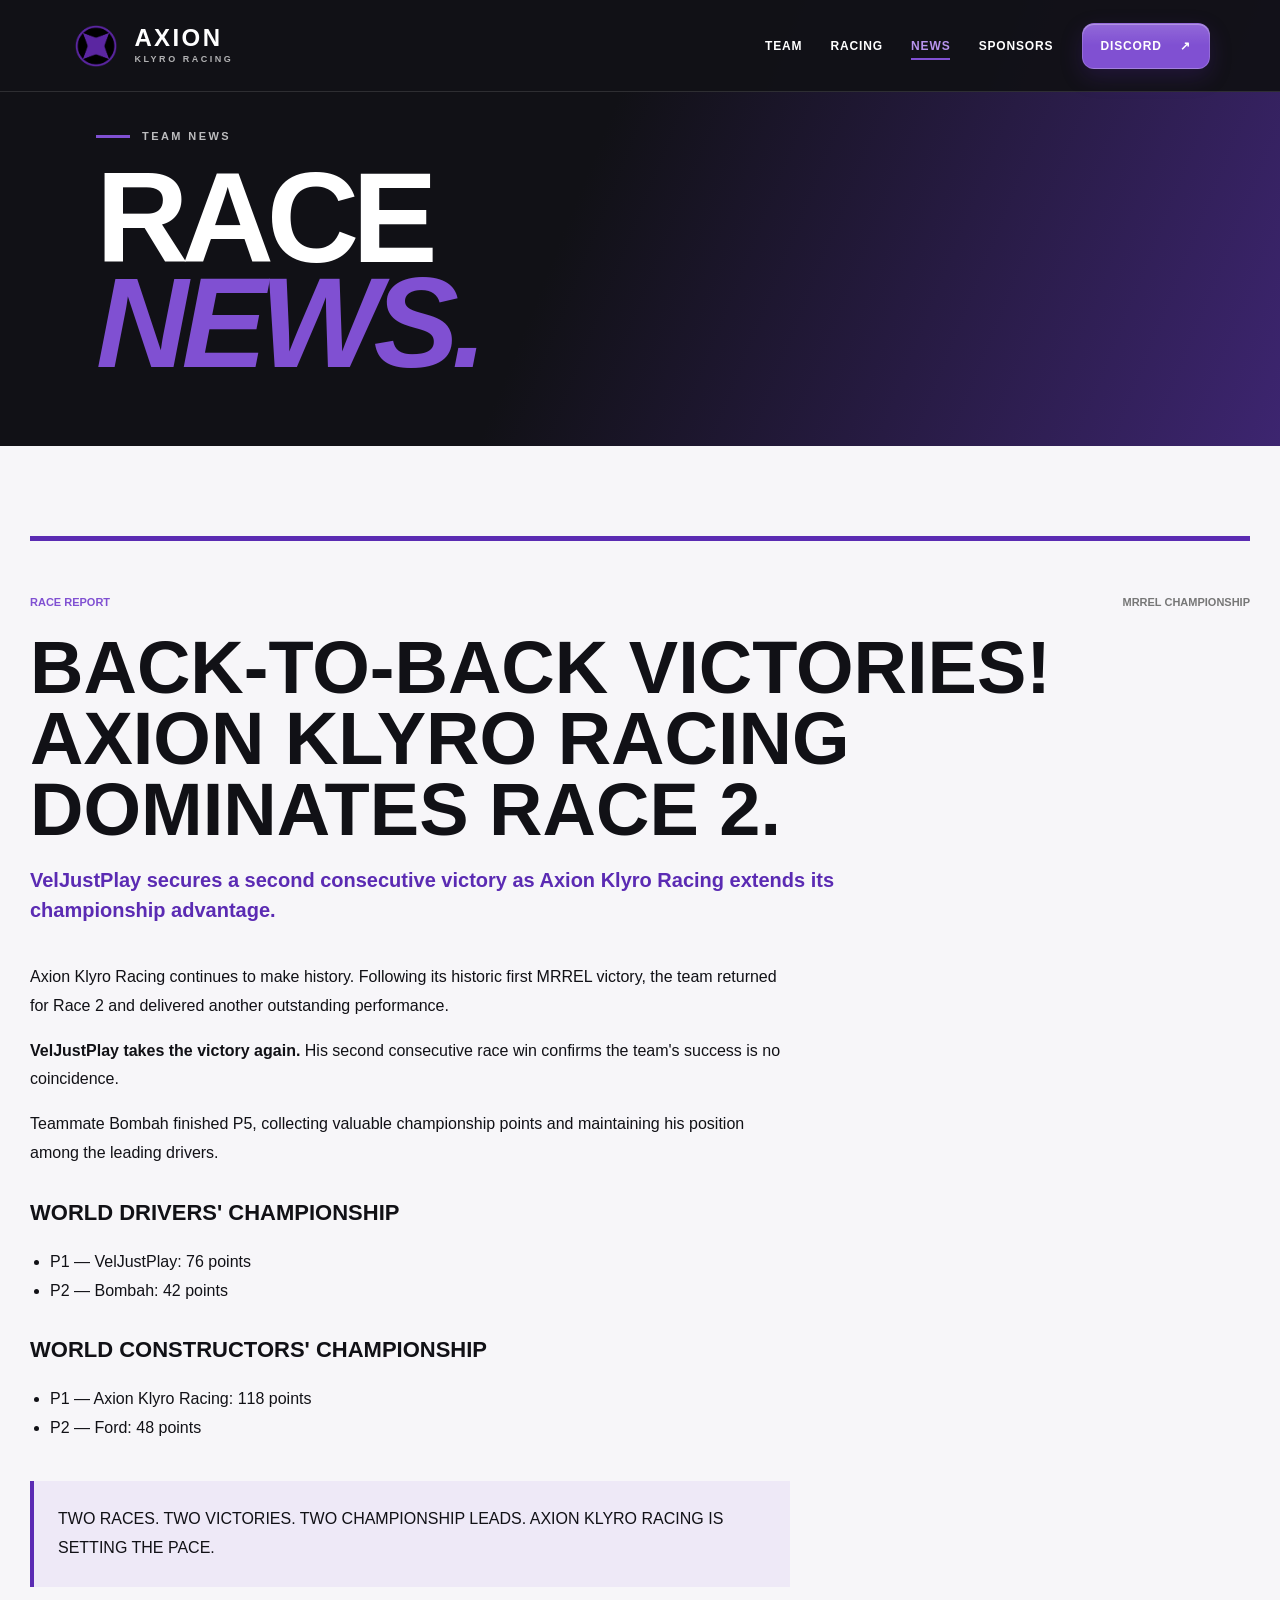
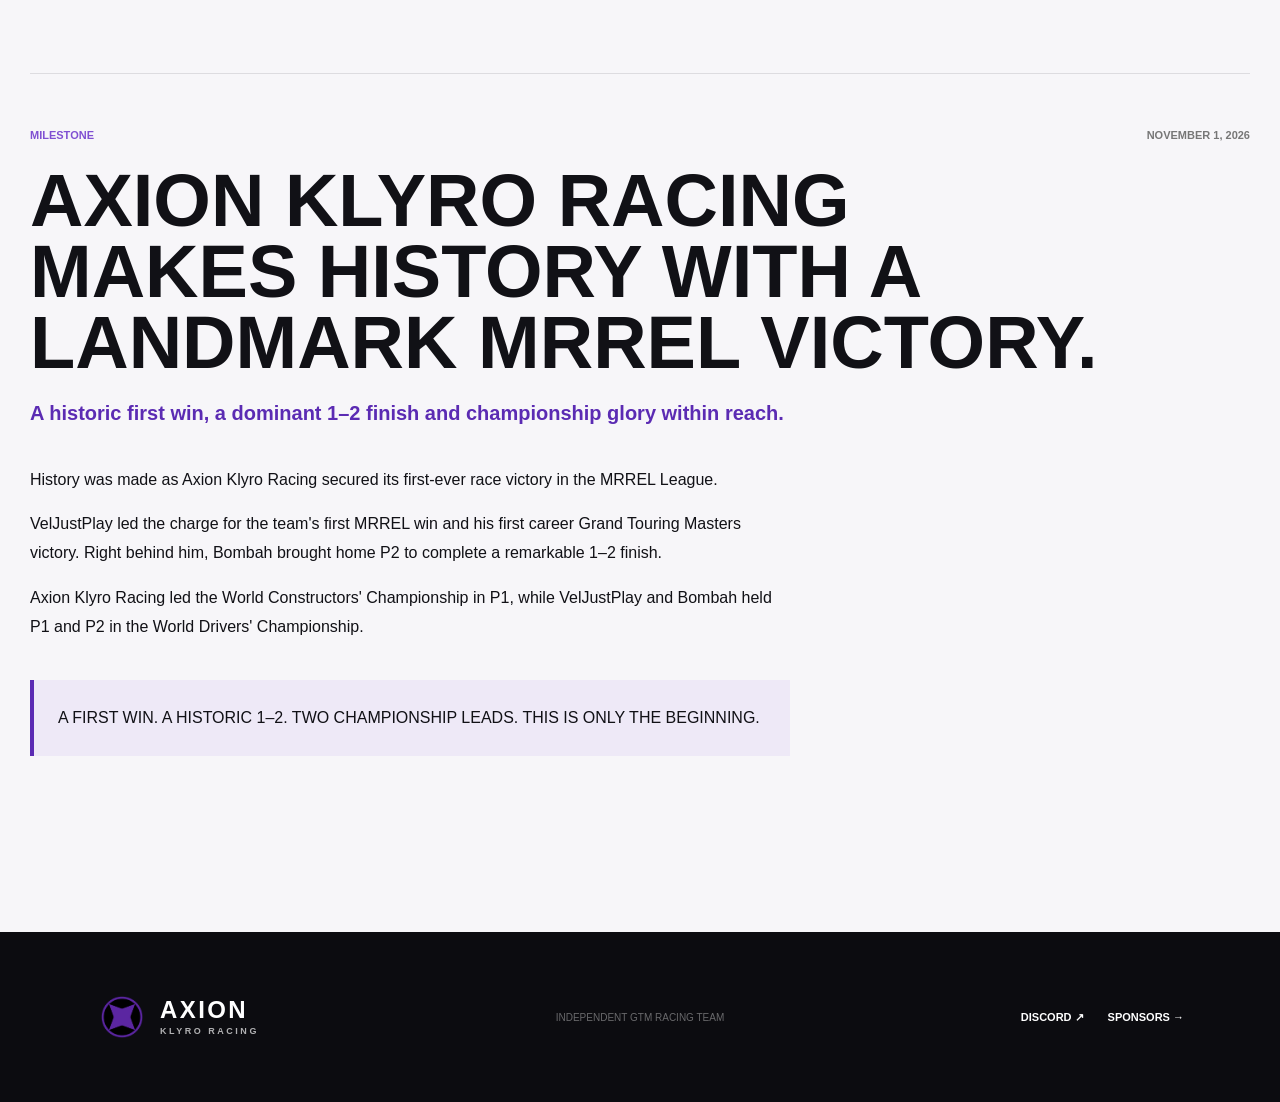
==== news.html @ 87b4f593 "Create Axion Klyro Racing website Co-authored-by: Copilot <223556219+Copilot@users.noreply.github.co" ====
<!doctype html>
<html lang="en">
<head>
  <meta charset="UTF-8">
  <meta name="viewport" content="width=device-width, initial-scale=1.0">
  <meta name="description" content="Latest news and results from Axion Klyro Racing.">
  <title>News | Axion Klyro Racing</title>
  <link rel="stylesheet" href="styles.css">
</head>
<body>
  <header class="header subheader">
    <a class="brand" href="index.html"><img src="Axion-Logo.png" alt=""><span><strong>AXION</strong><small>KLYRO RACING</small></span></a>
    <button class="menu" type="button" aria-label="Toggle navigation" aria-expanded="false"><i></i><i></i><i></i></button>
    <nav class="nav" aria-label="Main navigation">
      <a href="index.html#team">Team</a><a href="index.html#racing">Racing</a><a class="active" href="news.html">News</a><a href="sponsors.html">Sponsors</a>
      <a class="discord" href="https://discord.gg/h8SE4H44T7" target="_blank" rel="noreferrer">Discord <b>↗</b></a>
    </nav>
  </header>
  <main>
    <section class="page-hero news-hero">
      <p class="eyebrow"><span></span> Team news</p>
      <h1>Race<br><em>news.</em></h1>
    </section>

    <section class="news-list">
      <article class="news-card featured">
        <div class="news-meta"><span>Race report</span><time datetime="2026-11-01">MRREL Championship</time></div>
        <h2>Back-to-back victories! Axion Klyro Racing dominates Race 2.</h2>
        <p class="deck">VelJustPlay secures a second consecutive victory as Axion Klyro Racing extends its championship advantage.</p>
        <div class="news-body">
          <p>Axion Klyro Racing continues to make history. Following its historic first MRREL victory, the team returned for Race 2 and delivered another outstanding performance.</p>
          <p><strong>VelJustPlay takes the victory again.</strong> His second consecutive race win confirms the team's success is no coincidence.</p>
          <p>Teammate Bombah finished P5, collecting valuable championship points and maintaining his position among the leading drivers.</p>
          <h3>World Drivers' Championship</h3>
          <ul><li>P1 — VelJustPlay: 76 points</li><li>P2 — Bombah: 42 points</li></ul>
          <h3>World Constructors' Championship</h3>
          <ul><li>P1 — Axion Klyro Racing: 118 points</li><li>P2 — Ford: 48 points</li></ul>
          <p class="standfirst">Two races. Two victories. Two championship leads. Axion Klyro Racing is setting the pace.</p>
        </div>
      </article>

      <article class="news-card">
        <div class="news-meta"><span>Milestone</span><time datetime="2026-11-01">November 1, 2026</time></div>
        <h2>Axion Klyro Racing makes history with a landmark MRREL victory.</h2>
        <p class="deck">A historic first win, a dominant 1–2 finish and championship glory within reach.</p>
        <div class="news-body">
          <p>History was made as Axion Klyro Racing secured its first-ever race victory in the MRREL League.</p>
          <p>VelJustPlay led the charge for the team's first MRREL win and his first career Grand Touring Masters victory. Right behind him, Bombah brought home P2 to complete a remarkable 1–2 finish.</p>
          <p>Axion Klyro Racing led the World Constructors' Championship in P1, while VelJustPlay and Bombah held P1 and P2 in the World Drivers' Championship.</p>
          <p class="standfirst">A first win. A historic 1–2. Two championship leads. This is only the beginning.</p>
        </div>
      </article>
    </section>
  </main>
  <footer>
    <a class="brand" href="index.html"><img src="Axion-Logo.png" alt=""><span><strong>AXION</strong><small>KLYRO RACING</small></span></a>
    <p>Independent GTM racing team</p>
    <div><a href="https://discord.gg/h8SE4H44T7" target="_blank" rel="noreferrer">Discord ↗</a><a href="sponsors.html">Sponsors →</a></div>
  </footer>
  <script src="script.js"></script>
</body>
</html>
---- styles.css ----
:root {
  --purple: #5b2bb3;
  --purple-bright: #8050d2;
  --purple-pale: #eee9f7;
  --ink: #111116;
  --paper: #f7f6f9;
  --muted: #68666f;
  --line: rgba(17, 17, 22, 0.11);
  --display: "Arial Black", Impact, sans-serif;
  --body: Arial, Helvetica, sans-serif;
}

* { box-sizing: border-box; }
html { scroll-behavior: smooth; }
body {
  margin: 0;
  color: var(--ink);
  background: var(--paper);
  font-family: var(--body);
  -webkit-font-smoothing: antialiased;
  overflow-x: hidden;
}
a { color: inherit; text-decoration: none; }
img { display: block; max-width: 100%; }

.header {
  position: absolute;
  z-index: 30;
  top: 0;
  left: 0;
  width: 100%;
  height: 92px;
  display: flex;
  align-items: center;
  justify-content: space-between;
  padding: 0 clamp(20px, 5.5vw, 88px);
  color: #fff;
  border-bottom: 1px solid rgba(255, 255, 255, 0.12);
}
.subheader { background: rgba(17, 17, 22, 0.96); }

.brand { display: flex; align-items: center; gap: 12px; }
.brand img {
  width: 52px;
  height: 52px;
  object-fit: contain;
  border-radius: 50%;
  transition: transform 300ms ease;
}
.brand:hover img { transform: rotate(-4deg) scale(1.04); }
.brand span { display: flex; flex-direction: column; line-height: 0.82; }
.brand strong {
  font-family: var(--display);
  font-size: 24px;
  letter-spacing: 0.1em;
}
.brand small {
  margin-top: 8px;
  color: rgba(255, 255, 255, 0.68);
  font-size: 9px;
  font-weight: 800;
  letter-spacing: 0.28em;
}

.nav {
  display: flex;
  align-items: center;
  gap: clamp(18px, 2.2vw, 34px);
  font-size: 12px;
  font-weight: 800;
  text-transform: uppercase;
  letter-spacing: 0.07em;
}
.nav > a:not(.discord) { position: relative; padding: 12px 0; }
.nav > a:not(.discord)::after {
  content: "";
  position: absolute;
  right: 0;
  bottom: 5px;
  left: 0;
  height: 2px;
  background: var(--purple-bright);
  transform: scaleX(0);
  transform-origin: right;
  transition: transform 220ms ease;
}
.nav > a:not(.discord):hover::after,
.nav > a.active::after {
  transform: scaleX(1);
  transform-origin: left;
}
.nav > a:hover,
.nav > a.active { color: #b894ee; }
.discord {
  min-height: 46px;
  display: flex;
  align-items: center;
  gap: 18px;
  padding: 0 18px;
  background: var(--purple-bright);
  border: 1px solid rgba(255, 255, 255, 0.16);
  border-radius: 12px;
  box-shadow:
    inset 0 1px 0 rgba(255, 255, 255, 0.28),
    0 8px 22px rgba(91, 43, 179, 0.22);
  background-image: linear-gradient(180deg, rgba(255, 255, 255, 0.14), transparent 48%);
  transition: background 180ms ease, transform 180ms ease, box-shadow 180ms ease;
}
.discord:hover {
  background: #9270dc;
  transform: translateY(-2px);
  box-shadow:
    inset 0 1px 0 rgba(255, 255, 255, 0.34),
    0 12px 28px rgba(91, 43, 179, 0.32);
}
.menu { display: none; }

.hero {
  position: relative;
  height: min(88vh, 880px);
  min-height: 720px;
  overflow: hidden;
  color: #fff;
  background:
    linear-gradient(112deg, rgba(13, 12, 18, 0.98) 0%, rgba(13, 12, 18, 0.94) 43%, rgba(13, 12, 18, 0.48) 100%),
    radial-gradient(circle at 78% 44%, #716c86, #27222f 21%, #111116 58%);
}
.hero-grid {
  position: absolute;
  inset: 92px 0 0 50%;
  opacity: 0.08;
  background-image:
    linear-gradient(rgba(255,255,255,.35) 1px, transparent 1px),
    linear-gradient(90deg, rgba(255,255,255,.35) 1px, transparent 1px);
  background-size: 48px 48px;
  mask-image: linear-gradient(to left, #000 20%, transparent 92%);
}
.hero-copy {
  position: relative;
  z-index: 3;
  width: 58%;
  padding: 220px 0 160px clamp(20px, 7.5vw, 120px);
}
.eyebrow {
  display: flex;
  align-items: center;
  gap: 12px;
  margin: 0 0 24px;
  color: rgba(255,255,255,.72);
  font-size: 11px;
  font-weight: 800;
  text-transform: uppercase;
  letter-spacing: 0.22em;
}
.eyebrow span { width: 34px; height: 3px; background: var(--purple-bright); }
.hero h1,
.team-section h2,
.join-section h2,
.page-hero h1,
.sponsor-section h2 {
  margin: 0;
  font-family: var(--display);
  font-weight: 900;
  text-transform: uppercase;
  letter-spacing: -0.055em;
  line-height: 0.82;
}
.hero h1 { max-width: 760px; font-size: clamp(82px, 8.8vw, 148px); }
.hero h1 em,
.team-section h2 em,
.join-section h2 em,
.page-hero h1 em,
.sponsor-section h2 em { color: var(--purple-bright); }
.intro {
  max-width: 520px;
  margin: 36px 0 34px;
  color: rgba(255,255,255,.72);
  font-size: 16px;
  line-height: 1.75;
}
.actions { display: flex; gap: 12px; }
.button {
  min-height: 54px;
  display: inline-flex;
  align-items: center;
  justify-content: center;
  gap: 38px;
  padding: 0 22px;
  border: 0;
  border-radius: 12px;
  font-size: 12px;
  font-weight: 800;
  text-transform: uppercase;
  letter-spacing: 0.08em;
  position: relative;
  overflow: hidden;
  transition: background 180ms ease, border-color 180ms ease, transform 180ms ease, box-shadow 180ms ease;
  isolation: isolate;
}
.button::before {
  content: "";
  position: absolute;
  z-index: -1;
  top: 0;
  right: 0;
  left: 0;
  height: 52%;
  background: linear-gradient(180deg, rgba(255, 255, 255, 0.16), rgba(255, 255, 255, 0));
  pointer-events: none;
}
.button::after {
  content: "";
  position: absolute;
  top: -30%;
  bottom: -30%;
  left: -45%;
  width: 24%;
  transform: rotate(18deg);
  background: linear-gradient(90deg, transparent, rgba(255, 255, 255, 0.32), transparent);
  transition: left 700ms cubic-bezier(.2, .7, .2, 1);
  pointer-events: none;
}
.button:hover::after { left: 125%; }
.button-primary {
  background: var(--purple-bright);
  color: #fff;
  border: 1px solid rgba(255, 255, 255, 0.16);
  box-shadow:
    inset 0 1px 0 rgba(255, 255, 255, 0.28),
    0 10px 24px rgba(91, 43, 179, 0.24);
}
.button-primary:hover {
  background: #9270dc;
  transform: translateY(-2px);
  box-shadow:
    inset 0 1px 0 rgba(255, 255, 255, 0.34),
    0 14px 30px rgba(91, 43, 179, 0.34);
}
.button-ghost {
  border: 1px solid rgba(255,255,255,.24);
  background: rgba(255, 255, 255, 0.03);
  box-shadow: inset 0 1px 0 rgba(255, 255, 255, 0.08);
}
.button-ghost:hover {
  background: rgba(255,255,255,.08);
  border-color: rgba(255,255,255,.5);
  transform: translateY(-2px);
}
.hero-logo {
  position: absolute;
  z-index: 2;
  right: clamp(20px, 6vw, 100px);
  bottom: 145px;
  width: min(38vw, 490px);
  height: min(38vw, 490px);
  object-fit: contain;
  filter: drop-shadow(0 35px 50px rgba(0,0,0,.45));
  animation: float 5s ease-in-out infinite;
}
.hero-stats {
  position: absolute;
  z-index: 5;
  right: 0;
  bottom: 0;
  left: 0;
  height: 96px;
  display: grid;
  grid-template-columns: 170px 170px 1fr;
  align-items: center;
  border-top: 1px solid rgba(255,255,255,.12);
}
.hero-stats > div {
  height: 100%;
  display: flex;
  flex-direction: column;
  justify-content: center;
  padding-left: clamp(20px, 5.5vw, 88px);
  border-right: 1px solid rgba(255,255,255,.12);
}
.hero-stats strong { color: #9d70e7; font-family: var(--display); font-size: 24px; }
.hero-stats small {
  margin-top: 7px;
  color: rgba(255,255,255,.48);
  font-size: 9px;
  font-weight: 700;
  text-transform: uppercase;
  white-space: nowrap;
}
.hero-stats > a {
  justify-self: end;
  height: 100%;
  display: flex;
  align-items: center;
  gap: 20px;
  padding: 0 clamp(20px, 5.5vw, 88px);
  border-left: 1px solid rgba(255,255,255,.12);
  font-size: 10px;
  font-weight: 800;
  text-transform: uppercase;
}
.hero-stats > a b { color: #9d70e7; font-size: 18px; }

.announcement {
  min-height: 150px;
  display: grid;
  grid-template-columns: minmax(180px, 20%) 1fr 150px;
  align-items: center;
  color: #fff;
  background: var(--purple);
}
.latest {
  height: 100%;
  display: flex;
  align-items: center;
  gap: 10px;
  padding: 0 24px 0 clamp(20px, 5.5vw, 88px);
  border-right: 1px solid rgba(255,255,255,.22);
  font-size: 9px;
  font-weight: 800;
  text-transform: uppercase;
  white-space: nowrap;
}
.latest i {
  width: 8px;
  height: 8px;
  flex: 0 0 auto;
  border-radius: 50%;
  background: #fff;
  box-shadow: 0 0 0 5px rgba(255,255,255,.12);
}
.result { padding: 28px 6%; }
.result > strong { font-family: var(--display); font-size: 29px; text-transform: uppercase; }
.result p { max-width: 740px; margin: 8px 0 0; color: rgba(255,255,255,.78); font-size: 13px; line-height: 1.6; }
.win {
  width: 150px;
  height: 150px;
  display: flex;
  flex-direction: column;
  align-items: center;
  justify-content: center;
  border-left: 1px solid rgba(255,255,255,.22);
  transition: background 180ms ease;
}
.win:hover { background: rgba(255,255,255,.08); }
.win small { font-size: 8px; font-weight: 800; text-transform: uppercase; }
.win strong { font-size: 62px; }

.team-section,
.join-section,
.sponsor-section { padding: 110px clamp(20px, 7.5vw, 120px); }
.team-section { background: var(--paper); }
.eyebrow.dark { color: #777; }
.team-section h2,
.join-section h2,
.sponsor-section h2 { font-size: clamp(74px, 8vw, 112px); }
.team-grid {
  display: grid;
  grid-template-columns: minmax(260px, 31%) 1fr;
  gap: 8%;
  margin-top: 70px;
}
.team-copy { border-left: 3px solid var(--purple); padding: 4px 0 4px 28px; }
.team-copy p { color: var(--muted); font-size: 14px; line-height: 1.8; }
.team-copy p strong { color: var(--ink); font-size: 17px; }
.values {
  display: grid;
  grid-template-columns: repeat(2, 1fr);
  border-top: 1px solid var(--line);
  border-left: 1px solid var(--line);
}
.values article {
  min-height: 190px;
  padding: 32px;
  border-right: 1px solid var(--line);
  border-bottom: 1px solid var(--line);
  transition: background 220ms ease, transform 220ms ease;
}
.values article:hover { background: #fff; transform: translateY(-3px); }
.values small,
.join-grid article > small,
.benefits article > small,
.partner-card > small { color: var(--purple-bright); font-weight: 800; }
.values h3 {
  margin: 38px 0 8px;
  font-family: var(--display);
  font-size: 29px;
  text-transform: uppercase;
}
.values p { max-width: 310px; margin: 0; color: #777; font-size: 12px; line-height: 1.65; }

.join-section { color: #fff; background: #15151a; }
.join-grid {
  display: grid;
  grid-template-columns: repeat(2, 1fr);
  margin-top: 58px;
  border: 1px solid rgba(255,255,255,.12);
}
.join-grid article {
  min-height: 380px;
  display: flex;
  flex-direction: column;
  padding: 38px 42px 34px;
  transition: background 220ms ease;
}
.join-grid article + article { border-left: 1px solid rgba(255,255,255,.12); }
.join-grid article:hover { background: rgba(255,255,255,.025); }
.join-grid h3 {
  max-width: 430px;
  margin: 38px 0 28px;
  font-family: var(--display);
  font-size: 46px;
  line-height: 0.95;
  text-transform: uppercase;
}
.join-grid ul {
  display: grid;
  grid-template-columns: repeat(2, 1fr);
  gap: 10px 20px;
  margin: 0 0 34px;
  padding: 0;
  list-style: none;
}
.join-grid li,
.join-grid article > p { color: rgba(255,255,255,.64); font-size: 12px; line-height: 1.5; }
.join-grid article > p { max-width: 460px; margin: 0; font-size: 15px; line-height: 1.75; }
.join-grid a {
  width: fit-content;
  margin-top: auto;
  min-height: 42px;
  display: inline-flex;
  align-items: center;
  gap: 20px;
  padding: 0 14px;
  border: 1px solid rgba(255, 255, 255, 0.16);
  border-radius: 10px;
  background:
    linear-gradient(180deg, rgba(255, 255, 255, 0.12), transparent 58%),
    rgba(128, 80, 210, 0.12);
  box-shadow: inset 0 1px 0 rgba(255, 255, 255, 0.12);
  font-size: 11px;
  font-weight: 800;
  text-transform: uppercase;
  transition: background 180ms ease, transform 180ms ease;
}
.join-grid a:hover {
  background: rgba(128, 80, 210, 0.28);
  transform: translateY(-2px);
}
.join-grid a b { margin-left: 8px; color: #9d70e7; }

.page-hero {
  min-height: 410px;
  display: flex;
  flex-direction: column;
  justify-content: flex-end;
  padding: 130px clamp(20px, 7.5vw, 120px) 70px;
  color: #fff;
  background: linear-gradient(135deg, #111116 20%, #29213a 100%);
}
.page-hero h1 { font-size: clamp(76px, 10vw, 130px); }
.news-hero { background: linear-gradient(112deg, #111116 45%, #3d2570); }
.sponsor-section {
  display: grid;
  grid-template-columns: 1fr 1fr;
  gap: 8%;
  align-items: end;
  background: var(--paper);
}
.sponsor-copy { padding: 30px 0; }
.sponsor-copy p { color: var(--muted); font-size: 15px; line-height: 1.75; }
.sponsor-copy p strong { color: var(--ink); font-size: 19px; }
.sponsor-copy .button { margin-top: 20px; }

.partner-card {
  display: grid;
  grid-template-columns: 220px 1fr;
  align-items: center;
  margin: 0 clamp(20px, 7.5vw, 120px) 110px;
  min-height: 280px;
  border: 1px solid var(--line);
  background: #fff;
  box-shadow: 0 24px 70px rgba(28, 20, 45, 0.08);
}
.partner-logo {
  height: 100%;
  min-height: 280px;
  display: grid;
  place-items: center;
  background: #111116;
}
.partner-logo img { width: 150px; height: 150px; object-fit: contain; }
.partner-content { padding: 44px; }
.partner-content h3 {
  margin: 12px 0 12px;
  font-family: var(--display);
  font-size: 42px;
  text-transform: uppercase;
}
.partner-content p { max-width: 620px; color: var(--muted); line-height: 1.7; }
.download-button {
  margin-top: 12px;
  background: var(--purple);
  color: #fff;
  gap: 28px;
  border: 1px solid rgba(255, 255, 255, 0.18);
  border-radius: 12px;
  box-shadow:
    inset 0 1px 0 rgba(255, 255, 255, 0.28),
    0 10px 24px rgba(91, 43, 179, 0.22);
  background-image: linear-gradient(180deg, rgba(255, 255, 255, 0.15), transparent 48%);
}

.benefits { display: grid; grid-template-columns: repeat(3, 1fr); background: #15151a; }
.benefits article {
  min-height: 280px;
  padding: 44px;
  border-right: 1px solid rgba(255,255,255,.12);
  color: #fff;
}
.benefits h3 {
  margin: 70px 0 16px;
  font-family: var(--display);
  font-size: 28px;
  text-transform: uppercase;
}
.benefits p { color: rgba(255,255,255,.62); font-size: 13px; line-height: 1.7; }

.news-list { max-width: 1180px; margin: 0 auto; padding: 90px 30px; }
.news-card { padding: 55px 0 70px; border-top: 1px solid var(--line); }
.news-card.featured { border-top: 5px solid var(--purple); }
.news-meta {
  display: flex;
  justify-content: space-between;
  margin-bottom: 24px;
  color: #777;
  font-size: 11px;
  font-weight: 800;
  text-transform: uppercase;
}
.news-meta span { color: var(--purple-bright); }
.news-card h2 {
  max-width: 900px;
  margin: 0;
  font-family: var(--display);
  font-size: clamp(42px, 6vw, 74px);
  line-height: 0.96;
  text-transform: uppercase;
}
.deck { max-width: 850px; color: var(--purple); font-size: 20px; font-weight: 700; line-height: 1.5; }
.news-body { max-width: 760px; margin-top: 38px; }
.news-body p,
.news-body li { font-size: 16px; line-height: 1.8; }
.news-body h3 {
  margin-top: 32px;
  font-family: var(--display);
  font-size: 22px;
  text-transform: uppercase;
}
.news-body ul { padding-left: 20px; }
.standfirst {
  margin-top: 38px !important;
  padding: 24px;
  border-left: 4px solid var(--purple);
  background: var(--purple-pale);
  font-family: var(--display);
  text-transform: uppercase;
}

footer {
  min-height: 170px;
  display: grid;
  grid-template-columns: 1fr 1fr 1fr;
  align-items: center;
  padding: 0 clamp(20px, 7.5vw, 120px);
  color: #fff;
  background: #0c0c10;
}
footer > p {
  justify-self: center;
  color: rgba(255,255,255,.38);
  font-size: 10px;
  text-transform: uppercase;
  text-align: center;
}
footer > div {
  justify-self: end;
  display: flex;
  gap: 24px;
  font-size: 11px;
  font-weight: 700;
  text-transform: uppercase;
}
footer > div a { transition: color 180ms ease; }
footer > div a:hover { color: #b894ee; }

.reveal {
  opacity: 0;
  transform: translateY(24px);
  transition:
    opacity 700ms cubic-bezier(.2,.7,.2,1),
    transform 700ms cubic-bezier(.2,.7,.2,1);
}
.reveal.visible { opacity: 1; transform: translateY(0); }

.hero-copy { animation: hero-copy-in 900ms cubic-bezier(.2,.7,.2,1) both; }
.hero-logo { animation: hero-logo-in 1100ms cubic-bezier(.2,.7,.2,1) both, float 5s 1100ms ease-in-out infinite; }
.announcement { animation: fade-up 700ms 180ms cubic-bezier(.2,.7,.2,1) both; }
.values article:nth-child(2),
.join-grid article:nth-child(2),
.benefits article:nth-child(2),
.news-card:nth-child(2) { transition-delay: 100ms; }
.values article:nth-child(3),
.benefits article:nth-child(3) { transition-delay: 180ms; }
.values article:nth-child(4) { transition-delay: 260ms; }

.nav > a,
.footer-links a,
.brand,
.discord,
.button,
.values article,
.join-grid article,
.benefits article {
  -webkit-tap-highlight-color: transparent;
}

.nav > a:not(.discord) {
  transition: color 180ms ease, transform 180ms ease;
}
.nav > a:not(.discord):hover { transform: translateY(-1px); }

@keyframes hero-copy-in {
  from { opacity: 0; transform: translateX(-32px); }
  to { opacity: 1; transform: translateX(0); }
}

@keyframes hero-logo-in {
  from { opacity: 0; transform: translateX(36px) scale(.94) rotate(-4deg); }
  to { opacity: 1; transform: translateX(0) scale(1) rotate(-2deg); }
}

@keyframes fade-up {
  from { opacity: 0; transform: translateY(18px); }
  to { opacity: 1; transform: translateY(0); }
}

@keyframes float {
  0%, 100% { transform: translateY(0) rotate(-2deg); }
  50% { transform: translateY(-12px) rotate(1deg); }
}

@media (prefers-reduced-motion: reduce) {
  html { scroll-behavior: auto; }
  .hero-copy,
  .hero-logo,
  .announcement,
  .button::after { animation: none !important; }
  .reveal { opacity: 1; transform: none; transition: none; }
}

@media (max-width: 980px) {
  .hero-copy { width: 64%; }
  .nav { gap: 16px; }
  .hero-logo { right: 2%; }
  .team-grid { grid-template-columns: 38% 1fr; }
}

@media (max-width: 760px) {
  .header { height: 74px; padding: 0 20px; }
  .brand img { width: 42px; height: 42px; }
  .brand strong { font-size: 21px; }
  .menu {
    width: 44px;
    height: 44px;
    display: flex;
    flex-direction: column;
    align-items: center;
    justify-content: center;
    gap: 5px;
    padding: 0;
    border: 1px solid rgba(255,255,255,.18);
    background: transparent;
  }
  .menu i { width: 18px; height: 2px; background: #fff; transition: 180ms ease; }
  .nav {
    position: absolute;
    top: 74px;
    right: 0;
    left: 0;
    display: none;
    flex-direction: column;
    align-items: stretch;
    gap: 0;
    padding: 12px 20px 20px;
    background: #111116;
  }
  .nav.open { display: flex; }
  .nav > a:not(.discord) { padding: 16px 4px; border-bottom: 1px solid rgba(255,255,255,.08); }
  .discord { margin-top: 12px; justify-content: space-between; }
  .hero { height: 730px; min-height: 730px; }
  .hero-copy { width: 100%; padding: 140px 20px 180px; }
  .hero h1 { font-size: clamp(68px, 21vw, 98px); }
  .intro { max-width: 430px; }
  .hero-logo { right: -45px; bottom: 82px; width: 280px; height: 280px; opacity: 0.28; }
  .hero-stats { height: 78px; grid-template-columns: 130px 130px 1fr; }
  .hero-stats > div { padding-left: 20px; }
  .hero-stats > a { padding: 0 20px; }
  .announcement { grid-template-columns: 1fr 90px; }
  .latest { display: none; }
  .result { padding: 24px 20px; }
  .result > strong { font-size: 24px; }
  .win { width: 90px; }
  .team-section,
  .join-section,
  .sponsor-section { padding: 76px 20px; }
  .team-section h2,
  .join-section h2,
  .sponsor-section h2 { font-size: 64px; }
  .team-grid,
  .sponsor-section { grid-template-columns: 1fr; gap: 42px; margin-top: 44px; }
  .values article { min-height: 180px; padding: 24px 20px; }
  .values h3 { font-size: 24px; }
  .join-grid { grid-template-columns: 1fr; }
  .join-grid article { min-height: 350px; padding: 30px 24px; }
  .join-grid article + article { border-top: 1px solid rgba(255,255,255,.12); border-left: 0; }
  .join-grid h3 { font-size: 38px; }
  .page-hero { min-height: 330px; padding: 110px 20px 50px; }
  .page-hero h1 { font-size: 78px; }
  .partner-card { grid-template-columns: 1fr; margin: 0 20px 76px; }
  .partner-logo { min-height: 220px; }
  .partner-content { padding: 30px 24px; }
  .partner-content h3 { font-size: 34px; }
  .benefits { grid-template-columns: 1fr; }
  .benefits article { min-height: 220px; border-right: 0; border-bottom: 1px solid rgba(255,255,255,.12); }
  .news-list { padding: 60px 20px; }
  .news-card h2 { font-size: 43px; }
  .news-meta { gap: 20px; }
  .news-body p,
  .news-body li { font-size: 15px; }
  footer { grid-template-columns: 1fr; gap: 26px; padding: 40px 20px; }
  footer > p,
  footer > div { justify-self: start; }
}

@media (max-width: 480px) {
  .actions { flex-direction: column; }
  .button { width: 100%; }
  .hero-stats > div:nth-child(2) { display: none; }
  .hero-stats { grid-template-columns: 150px 1fr; }
  .values { grid-template-columns: 1fr; }
  .join-grid ul { grid-template-columns: 1fr; }
  .news-meta { flex-direction: column; }
}

/* Final cross-device alignment and overflow safeguards */
.header,
.hero-copy,
.team-section,
.join-section,
.sponsor-section,
.page-hero,
footer,
.news-list,
.partner-card {
  width: 100%;
  max-width: 1600px;
  margin-inline: auto;
}

.header,
footer {
  max-width: none;
  width: 100%;
}

.hero-copy,
.team-section,
.join-section,
.sponsor-section,
.page-hero {
  width: 100%;
  max-width: none;
  margin-inline: 0;
}

.hero-copy,
.team-section,
.join-section,
.sponsor-section,
.page-hero {
  contain: inline-size;
}

.brand,
.nav,
.hero-stats,
.announcement,
.team-grid,
.join-grid,
.partner-card,
.benefits,
.footer {
  min-width: 0;
}

.brand span,
.brand strong,
.brand small {
  min-width: 0;
}

.hero h1,
.team-section h2,
.join-section h2,
.page-hero h1,
.sponsor-section h2,
.news-card h2 {
  max-width: 100%;
  overflow-wrap: normal;
  word-break: normal;
  text-wrap: balance;
}

.team-copy,
.values,
.join-grid,
.join-grid article,
.sponsor-copy,
.partner-content,
.news-body,
.news-card,
footer > div {
  min-width: 0;
}

.partner-card {
  max-width: calc(1600px - clamp(40px, 15vw, 240px));
}

@media (min-width: 1600px) {
  .header,
  footer {
    padding-inline: max(5.5vw, calc((100vw - 1600px) / 2));
  }

  .hero-copy {
    padding-left: max(7.5vw, calc((100vw - 1600px) / 2));
  }

  .hero-logo {
    right: max(6vw, calc((100vw - 1600px) / 2));
  }
}

@media (max-width: 1200px) {
  .header { padding-inline: 32px; }
  .hero-copy { padding-left: 32px; }
  .nav { gap: 14px; }
  .nav > a { font-size: 11px; }
  .hero-logo { width: 410px; height: 410px; }
  .team-section,
  .join-section,
  .sponsor-section,
  .page-hero { padding-inline: 32px; }
  .team-grid { gap: 5%; }
  .announcement { grid-template-columns: 180px 1fr 130px; }
  .win { width: 130px; }
  .latest { padding-left: 32px; }
  footer { padding-inline: 32px; }
}

@media (max-width: 980px) {
  .header { height: 82px; }
  .nav { gap: 12px; }
  .hero { min-height: 680px; height: 82vh; }
  .hero-copy {
    width: 66%;
    padding-top: 170px;
  }
  .hero-logo {
    right: -20px;
    bottom: 130px;
    width: 390px;
    height: 390px;
    opacity: 0.75;
  }
  .hero-stats { grid-template-columns: 150px 150px 1fr; }
  .hero-stats > div { padding-left: 32px; }
  .team-grid { grid-template-columns: 36% 1fr; }
  .values article { padding: 24px; }
  .values h3 { font-size: 25px; }
  .join-grid article { padding-inline: 32px; }
  .partner-card { margin-inline: 32px; }
  .sponsor-section { gap: 5%; }
}

@media (max-width: 760px) {
  .header { height: 74px; padding-inline: 20px; }
  .nav > a:not(.discord) { display: block; }
  .nav > a:not(.active) { display: block; }
  .hero {
    height: max(730px, 92svh);
    min-height: 730px;
  }
  .hero-copy {
    width: 100%;
    padding: 128px 20px 178px;
  }
  .hero h1 { font-size: clamp(58px, 19vw, 92px); }
  .intro {
    max-width: min(430px, calc(100vw - 40px));
    font-size: 15px;
  }
  .actions { width: min(420px, 100%); }
  .hero-logo {
    right: -48px;
    bottom: 78px;
    width: 270px;
    height: 270px;
  }
  .hero-stats {
    height: 78px;
    grid-template-columns: 130px 130px 1fr;
  }
  .hero-stats > div { padding-left: 20px; }
  .hero-stats > a { padding-inline: 20px; }
  .announcement {
    min-height: 136px;
    grid-template-columns: 1fr 92px;
  }
  .result { padding: 22px 20px; }
  .win { width: 92px; height: 136px; }
  .team-section,
  .join-section,
  .sponsor-section,
  .page-hero { padding-inline: 20px; }
  .team-grid,
  .sponsor-section { grid-template-columns: 1fr; }
  .team-copy { max-width: 580px; }
  .values { width: 100%; }
  .join-grid { width: 100%; }
  .partner-card {
    max-width: none;
    margin-inline: 20px;
  }
  .page-hero { min-height: 330px; }
  .page-hero h1 { font-size: clamp(64px, 19vw, 78px); }
  .news-list { width: 100%; max-width: 1180px; }
  footer {
    min-height: 190px;
    grid-template-columns: 1fr;
  }
  footer > p { margin: 0; }
  footer > div { flex-wrap: wrap; }
}

@media (max-width: 480px) {
  .brand { gap: 9px; }
  .brand img { width: 38px; height: 38px; }
  .brand strong { font-size: 18px; }
  .brand small { font-size: 8px; }
  .hero { height: 700px; min-height: 700px; }
  .hero-copy { padding-top: 118px; }
  .hero h1 { font-size: clamp(52px, 18vw, 78px); }
  .hero-stats { grid-template-columns: 150px 1fr; }
  .hero-stats > div:nth-child(2) { display: none; }
  .hero-stats > a { gap: 10px; }
  .actions { flex-direction: column; }
  .actions .button { width: 100%; }
  .announcement { grid-template-columns: 1fr 82px; }
  .win { width: 82px; }
  .result > strong { font-size: 21px; }
  .result p { font-size: 12px; }
  .team-section h2,
  .join-section h2,
  .sponsor-section h2 { font-size: clamp(48px, 15vw, 64px); }
  .team-copy { padding-left: 18px; }
  .values { grid-template-columns: 1fr; }
  .join-grid ul { grid-template-columns: 1fr; }
  .join-grid article { min-height: 320px; }
  .partner-card { grid-template-columns: 1fr; }
  .partner-logo { min-height: 180px; }
  .partner-logo img { width: 120px; height: 120px; }
  .partner-content { padding: 24px 20px 28px; }
  .partner-content h3 { font-size: 32px; }
  .download-button { width: 100%; }
  .benefits article { padding: 32px 20px; }
  .news-card h2 { font-size: clamp(34px, 11vw, 43px); }
  .deck { font-size: 17px; }
  .standfirst { font-size: 14px; }
  footer { align-content: center; }
  footer .brand { margin: 0; }
  footer > div { width: 100%; }
}

@media (max-height: 650px) and (orientation: landscape) {
  .hero {
    height: 650px;
    min-height: 650px;
  }
  .hero-copy { padding-top: 120px; }
  .hero h1 { font-size: 76px; }
  .hero-logo {
    bottom: 100px;
    width: 300px;
    height: 300px;
  }
}
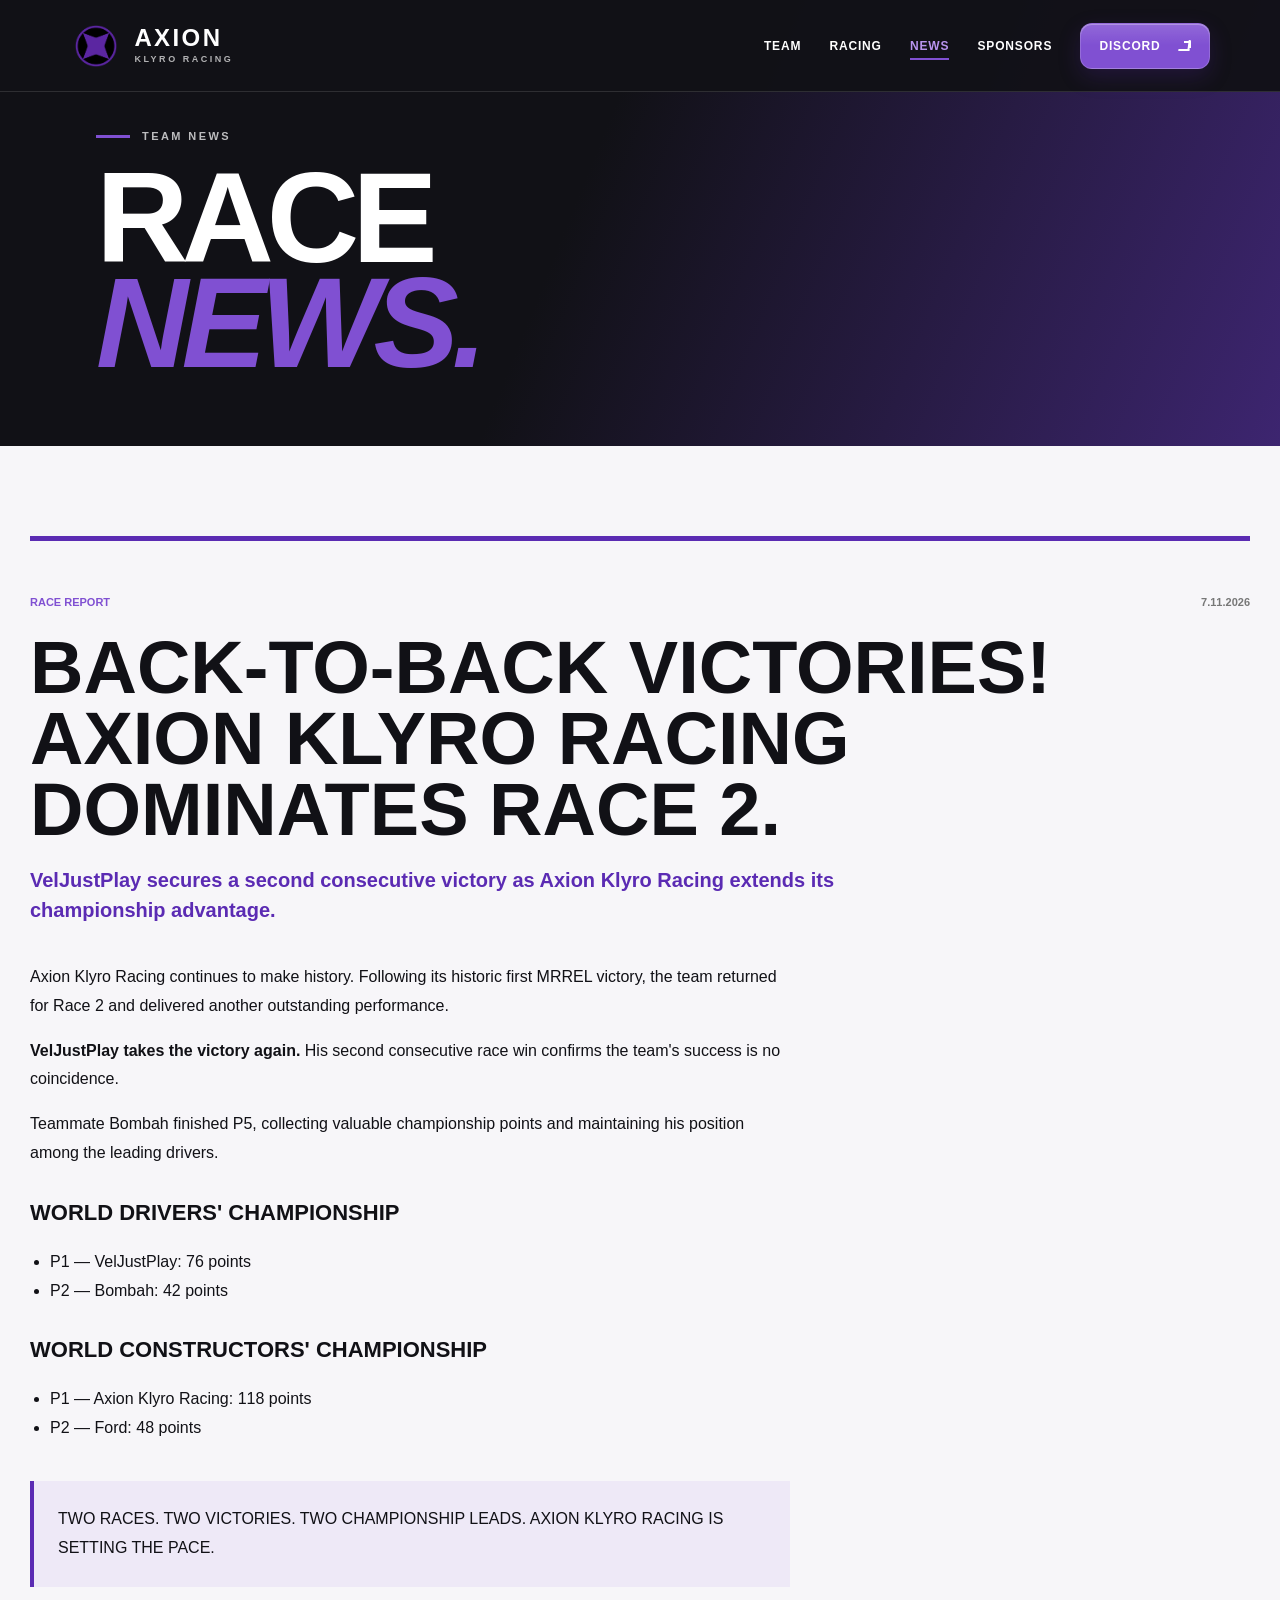
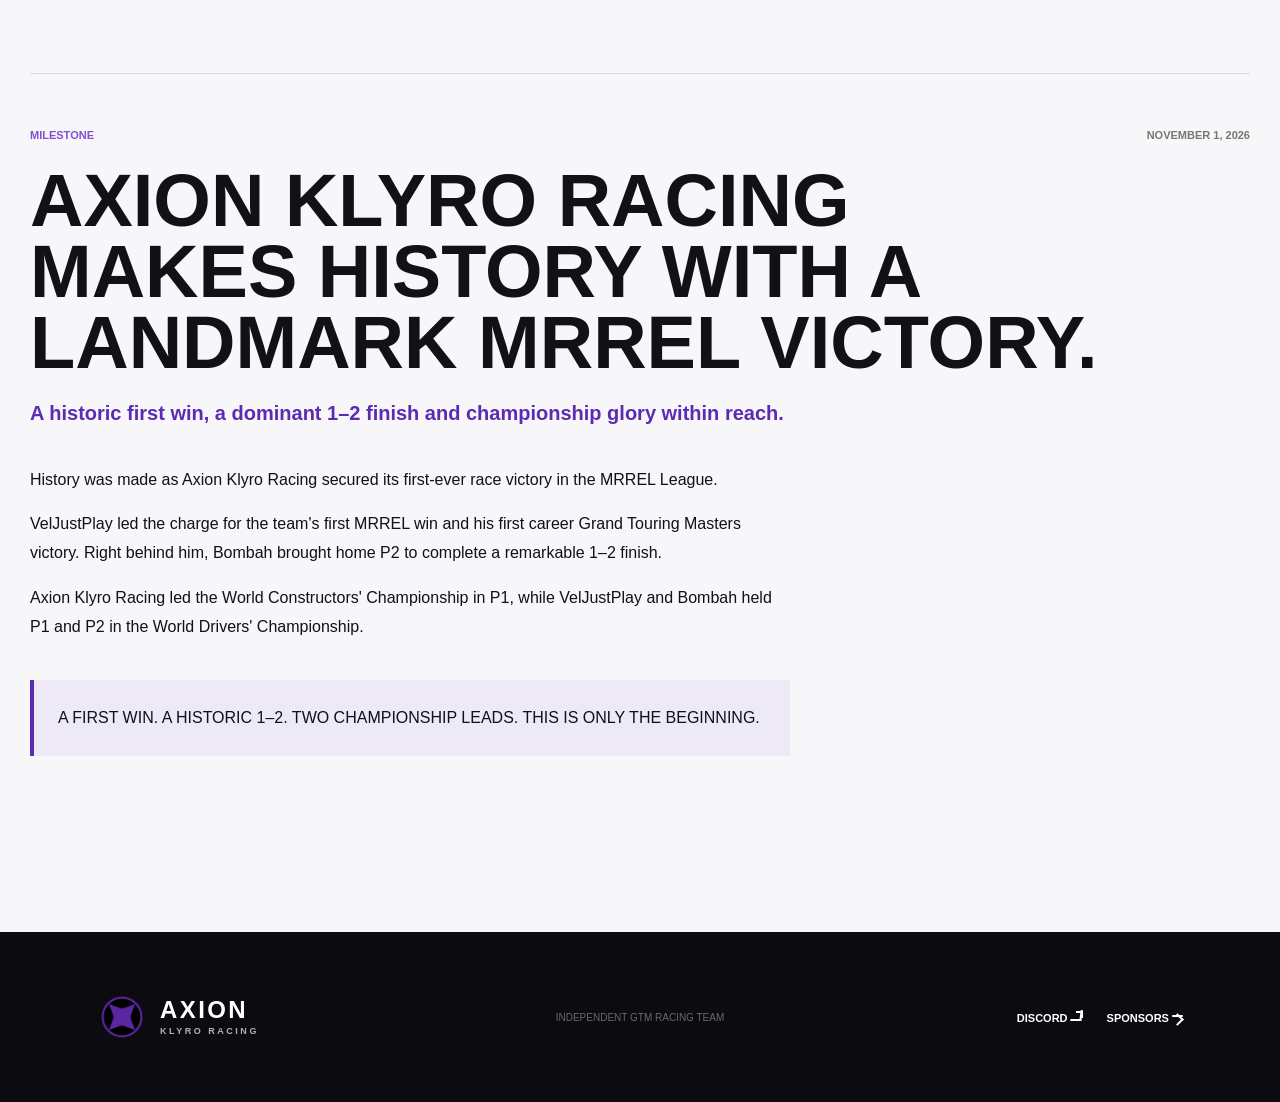
==== commit 0e5142ec: "Add custom symbols and dated race news Co-authored-by: Copilot <223556219+Copilot@users.noreply.gith" ====
--- a/news.html
+++ b/news.html
@@ -13,7 +13,7 @@
     <button class="menu" type="button" aria-label="Toggle navigation" aria-expanded="false"><i></i><i></i><i></i></button>
     <nav class="nav" aria-label="Main navigation">
       <a href="index.html#team">Team</a><a href="index.html#racing">Racing</a><a class="active" href="news.html">News</a><a href="sponsors.html">Sponsors</a>
-      <a class="discord" href="https://discord.gg/h8SE4H44T7" target="_blank" rel="noreferrer">Discord <b>↗</b></a>
+      <a class="discord" href="https://discord.gg/h8SE4H44T7" target="_blank" rel="noreferrer">Discord <span class="symbol-external" aria-hidden="true"></span></a>
     </nav>
   </header>
   <main>
@@ -24,7 +24,7 @@
 
     <section class="news-list">
       <article class="news-card featured">
-        <div class="news-meta"><span>Race report</span><time datetime="2026-11-01">MRREL Championship</time></div>
+        <div class="news-meta"><span>Race report</span><time datetime="2026-11-07">7.11.2026</time></div>
         <h2>Back-to-back victories! Axion Klyro Racing dominates Race 2.</h2>
         <p class="deck">VelJustPlay secures a second consecutive victory as Axion Klyro Racing extends its championship advantage.</p>
         <div class="news-body">
@@ -55,7 +55,7 @@
   <footer>
     <a class="brand" href="index.html"><img src="Axion-Logo.png" alt=""><span><strong>AXION</strong><small>KLYRO RACING</small></span></a>
     <p>Independent GTM racing team</p>
-    <div><a href="https://discord.gg/h8SE4H44T7" target="_blank" rel="noreferrer">Discord ↗</a><a href="sponsors.html">Sponsors →</a></div>
+    <div><a href="https://discord.gg/h8SE4H44T7" target="_blank" rel="noreferrer">Discord <span class="symbol-external" aria-hidden="true"></span></a><a href="sponsors.html">Sponsors <span class="symbol-arrow" aria-hidden="true"></span></a></div>
   </footer>
   <script src="script.js"></script>
 </body>
--- a/styles.css
+++ b/styles.css
@@ -22,6 +22,81 @@
 }
 a { color: inherit; text-decoration: none; }
 img { display: block; max-width: 100%; }
+
+.symbol-arrow,
+.symbol-down,
+.symbol-external {
+  position: relative;
+  display: inline-block;
+  flex: 0 0 auto;
+  width: 12px;
+  height: 12px;
+  color: inherit;
+}
+.symbol-arrow::before,
+.symbol-down::before,
+.symbol-external::before {
+  content: "";
+  position: absolute;
+  width: 7px;
+  height: 7px;
+  border-top: 2px solid currentColor;
+  border-right: 2px solid currentColor;
+}
+.symbol-arrow::before {
+  top: 5px;
+  left: 1px;
+  transform: rotate(45deg);
+}
+.symbol-arrow::after {
+  content: "";
+  position: absolute;
+  top: 5px;
+  left: 0;
+  width: 11px;
+  height: 2px;
+  background: currentColor;
+  border-radius: 2px;
+}
+.symbol-down::before {
+  top: 1px;
+  left: 2px;
+  transform: rotate(135deg);
+}
+.symbol-down::after {
+  content: "";
+  position: absolute;
+  top: 1px;
+  left: 5px;
+  width: 2px;
+  height: 10px;
+  background: currentColor;
+  border-radius: 2px;
+}
+.symbol-external::before {
+  top: 1px;
+  right: 0;
+  width: 5px;
+  height: 5px;
+  border-width: 2px;
+}
+.symbol-external::after {
+  content: "";
+  position: absolute;
+  right: 1px;
+  bottom: 1px;
+  width: 9px;
+  height: 9px;
+  border-right: 2px solid currentColor;
+  border-bottom: 2px solid currentColor;
+  transform: skew(-8deg);
+}
+.symbol-arrow.large {
+  width: 24px;
+  height: 24px;
+  color: #fff;
+  transform: scale(1.15);
+}
 
 .header {
   position: absolute;
